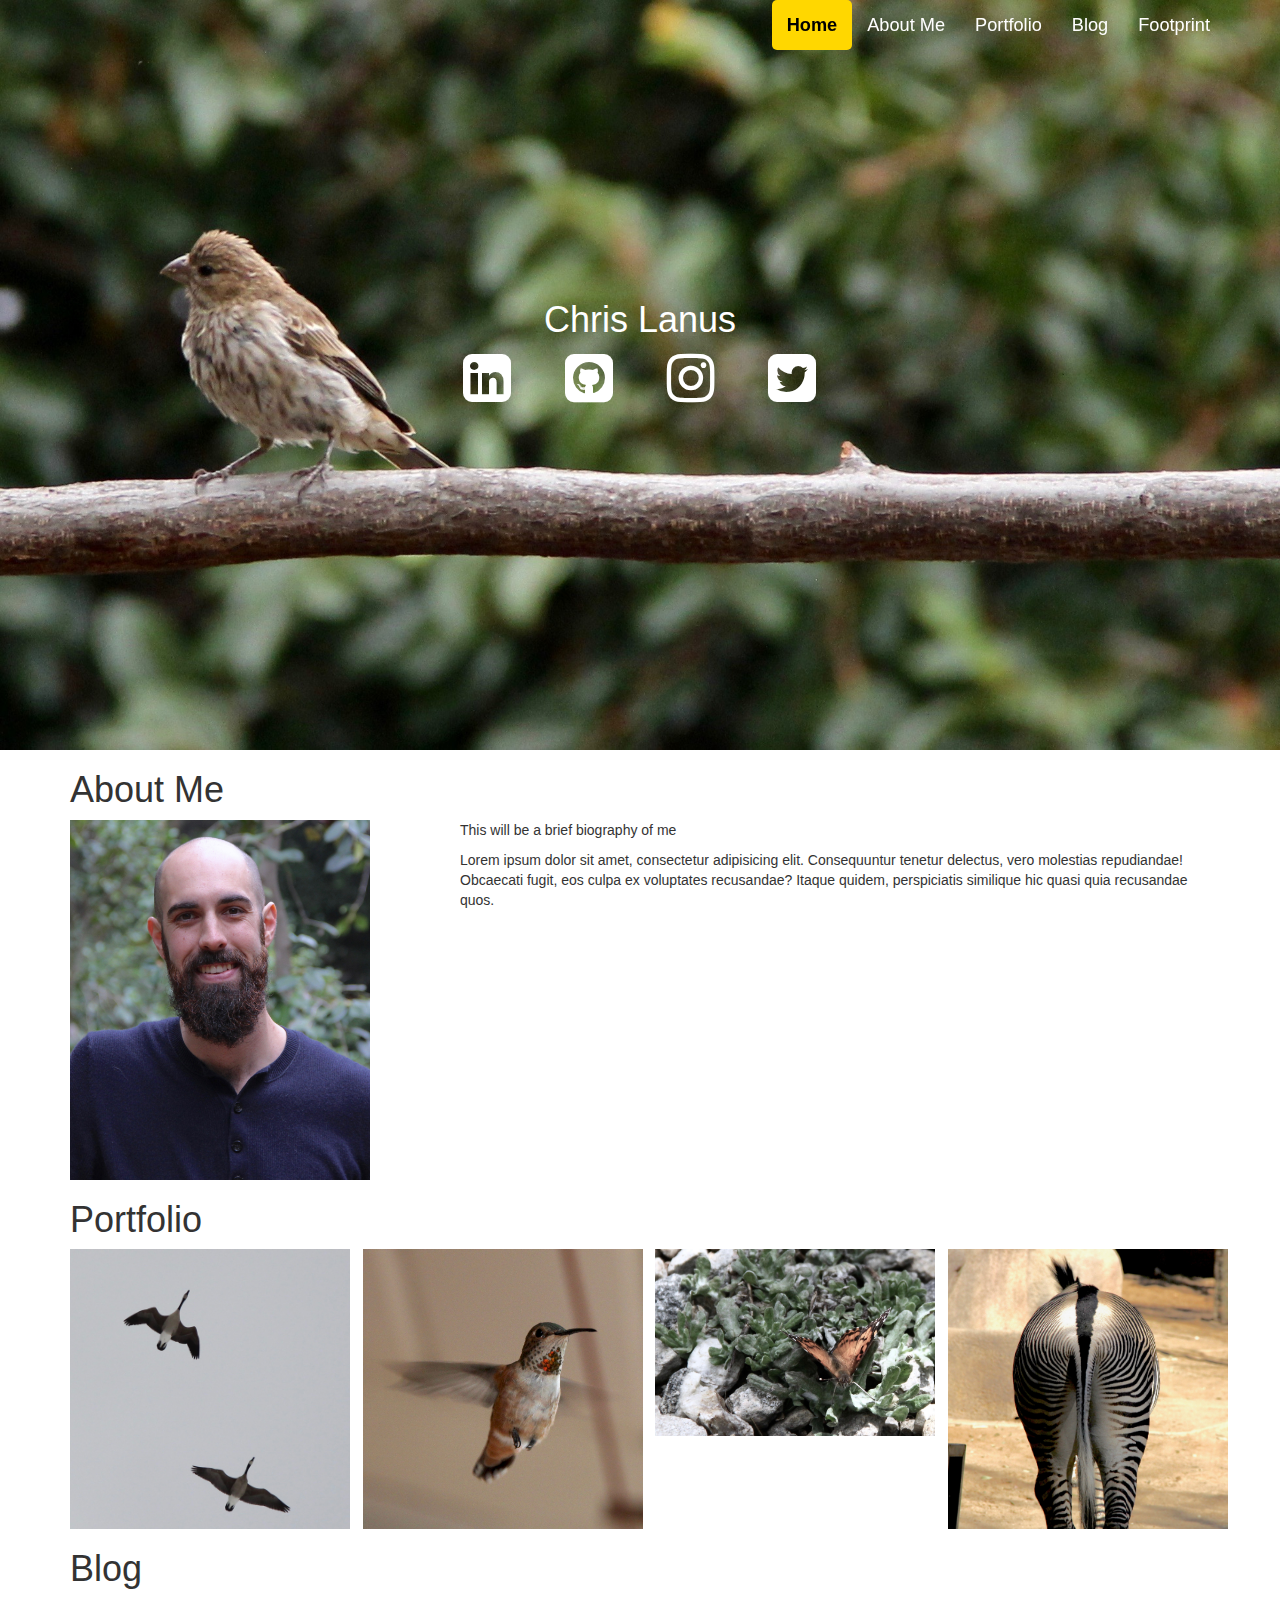
==== index.html @ ebbe0a67 "first commit" ====
<!DOCTYPE html>
<html>
<head>
  <title>Chris Lanus</title>
  <meta http-equiv="X-UA-Compatible" content="IE=edge">
  <meta name="viewport" content="width=device-width, initial-scale=1">
  <link rel="stylesheet" href="https://maxcdn.bootstrapcdn.com/bootstrap/3.3.7/css/bootstrap.min.css" integrity="sha384-BVYiiSIFeK1dGmJRAkycuHAHRg32OmUcww7on3RYdg4Va+PmSTsz/K68vbdEjh4u" crossorigin="anonymous">
  <link rel="stylesheet" href="css/styles.css">
  <link rel="stylesheet" href="https://maxcdn.bootstrapcdn.com/font-awesome/4.7.0/css/font-awesome.min.css">
</head>

<body>
  <!-- <header>
    <nav id='navbar' class='row'>
      <div class="btn-group btn-group-justified">
        <div class="btn-group"><button class='btn btn-default'><a href='#homePage'>Home</a></button></div>
        <div class="btn-group"><button class='btn btn-default'><a href='#aboutMePage'>About Me</a></button></div>
        <div class="btn-group"><button class='btn btn-default'><a href='#portfolioPage'>Portfolio</a></button></div>
        <div class="btn-group"><button class='btn btn-default'><a href='#blogPage'>Blog</a></button></div>
        <div class="btn-group"><button class='btn btn-default'><a href='#footprintPage'>Footprint</a></button></div>

      </div>
    </nav>
  </header> -->

  <nav class="navbar navbar-default navbar-fixed-top">
    <div class="container">
      <ul class="nav navbar-nav navbar-right">
        <li class="active"><a href='#homePage'>Home</a></li>
        <li><a href='#aboutMePage'>About Me</a></li>
        <li><a href='#portfolioPage'>Portfolio</a></li>
        <li><a href='#blogPage'>Blog</a></li>
        <li><a href='#footprintPage'>Footprint</a></li>
      </ul>
    </div>
  </nav>
<!--  container; row; ul(nav nav-pills nav-justified); li-->
<!--  nav navbar-nav (navbar-fixed-top (50px))-->

  <div class="page fullheight" id="houseFinch">

        <!-- <img id="bigImage" src="images/house_finch.jpg" alt="House Finch"> -->
        <div class="row">
          <div id='pageTitle' class='col-sm-offset-4 col-sm-4'>
            <h1>Chris Lanus</h1>
          </div>
        </div> <!-- title row -->
        <div class="row">
          <div class="col-xs-offset-4 col-xs-4">
            <div class="row links">
              <div class="col-sm-3 col-xs-6">
                <a href='https://www.linkedin.com/in/cqlanus' alt='linkedin'><i class="fa fa-linkedin-square fa-4x" id='linkedinLink' aria-hidden="true"></i></a>
              </div>
              <div class="col-sm-3 col-xs-6">
                <a href='https://github.com/cqlanus' alt='github'>  <i class="fa fa-github-square fa-4x" id='githubLink' aria-hidden="true"></i></a>
              </div>
              <div class="col-sm-3 col-xs-6">
                <a href='https://www.instagram.com/cqlanus/' alt='instagram'>  <i class="fa fa-instagram fa-4x" id='instagramLink' aria-hidden="true"></i></a>
              </div>
              <div class="col-sm-3 col-xs-6">
                <a href="https://twitter.com/cqlanus"><i class="fa fa-twitter-square fa-4x" id='twitterLink' aria-hidden="true"></i></a>
              </div>
            </div> <!--links col row -->
          </div>
        </div> <!-- links row -->

  </div>



  <div class='page' id='aboutMePage'>
    <div class="container">
      <h1 id="aboutMeHead">About Me</h1>
      <div class="row">
        <div class="col-sm-4">
          <img id='mephoto' src="images/chris.jpg" alt="">
        </div>
        <div class="col-sm-8">
          <p>This will be a brief biography of me</p>
          <p>Lorem ipsum dolor sit amet, consectetur adipisicing elit. Consequuntur tenetur delectus, vero molestias repudiandae! Obcaecati fugit, eos culpa ex voluptates recusandae? Itaque quidem, perspiciatis similique hic quasi quia recusandae quos.</p>
        </div>
      </div>
    </div>
  </div>
  <div class='page' id='portfolioPage'>
    <div class="container">
      <h1>Portfolio</h1>
      <div class="row">
        <div class="col-sm-3">
          <img src="images/canadageese.jpg" alt="canada geese">
        </div>
        <div class="col-sm-3">
          <img src="images/hummingbird.jpg" alt="hummingbird">
        </div>
        <div class="col-sm-3">
          <img src="images/paintedlady.jpg" alt="painted lady">
        </div>
        <div class="col-sm-3">
          <img src="images/zebrabutt.jpg" alt="zebra butt">
        </div>
      </div>
    </div>
  </div>
  <div class='page' id='blogPage'>
    <div class="container">
      <h1>Blog</h1>
    </div>
  </div>
  <div class='page' id='footprintPage'></div>

  <script src="https://ajax.googleapis.com/ajax/libs/jquery/3.1.1/jquery.min.js"></script>
  <script src="https://maxcdn.bootstrapcdn.com/bootstrap/3.3.7/js/bootstrap.min.js" integrity="sha384-Tc5IQib027qvyjSMfHjOMaLkfuWVxZxUPnCJA7l2mCWNIpG9mGCD8wGNIcPD7Txa" crossorigin="anonymous"></script>
  <script src="js/script.js" charset="utf-8"></script>
</body>
</html>
---- css/styles.css ----
/** NavBar **/
.navbar {
  background-color: transparent;
  border: none;
}

li a {
  font-size: 1.3em;
}

.navbar-default .navbar-nav li a {
  color: white;
}
.navbar-default .navbar-nav li a:hover {
  color: gold;
}

.navbar-default .navbar-nav li.active a{
  background-color: gold;
  border-radius: 5px;
  color: black;
  font-weight: bold;
}


/** Landing Page **/


#houseFinch{
  background-image: url('../images/house_finch.jpg');
  background-repeat: no-repeat;
  background-position: left;
  background-size: cover;
  /*width: 100%;*/
  height: 750px;
  /*margin-top: -80px;*/
}

#pageTitle{
  text-align: center;
  color: white;
  margin-top: 20em;
}

@media only screen
and (max-width: 500px) {
  #pageTitle{
    /*margin-top: 35%;*/
  }
}
@media only screen
and (max-width: 768px) {
  nav a {
    font-size: 1em;
  }
}

.links{
  margin: auto;
  text-align: center;
}
.links a {
  text-align: center;
  color: white;
}

#linkedinLink:hover{
  color: #0077B5;
}

#githubLink:hover{
  color: #333
}

#instagramLink:hover {
  color: black;
}

#twitterLink:hover{
  color: #1da1f2
}


/** About Me Page **/
#mephoto{
  width: 300px;
}

img {
  width: 280px;
}
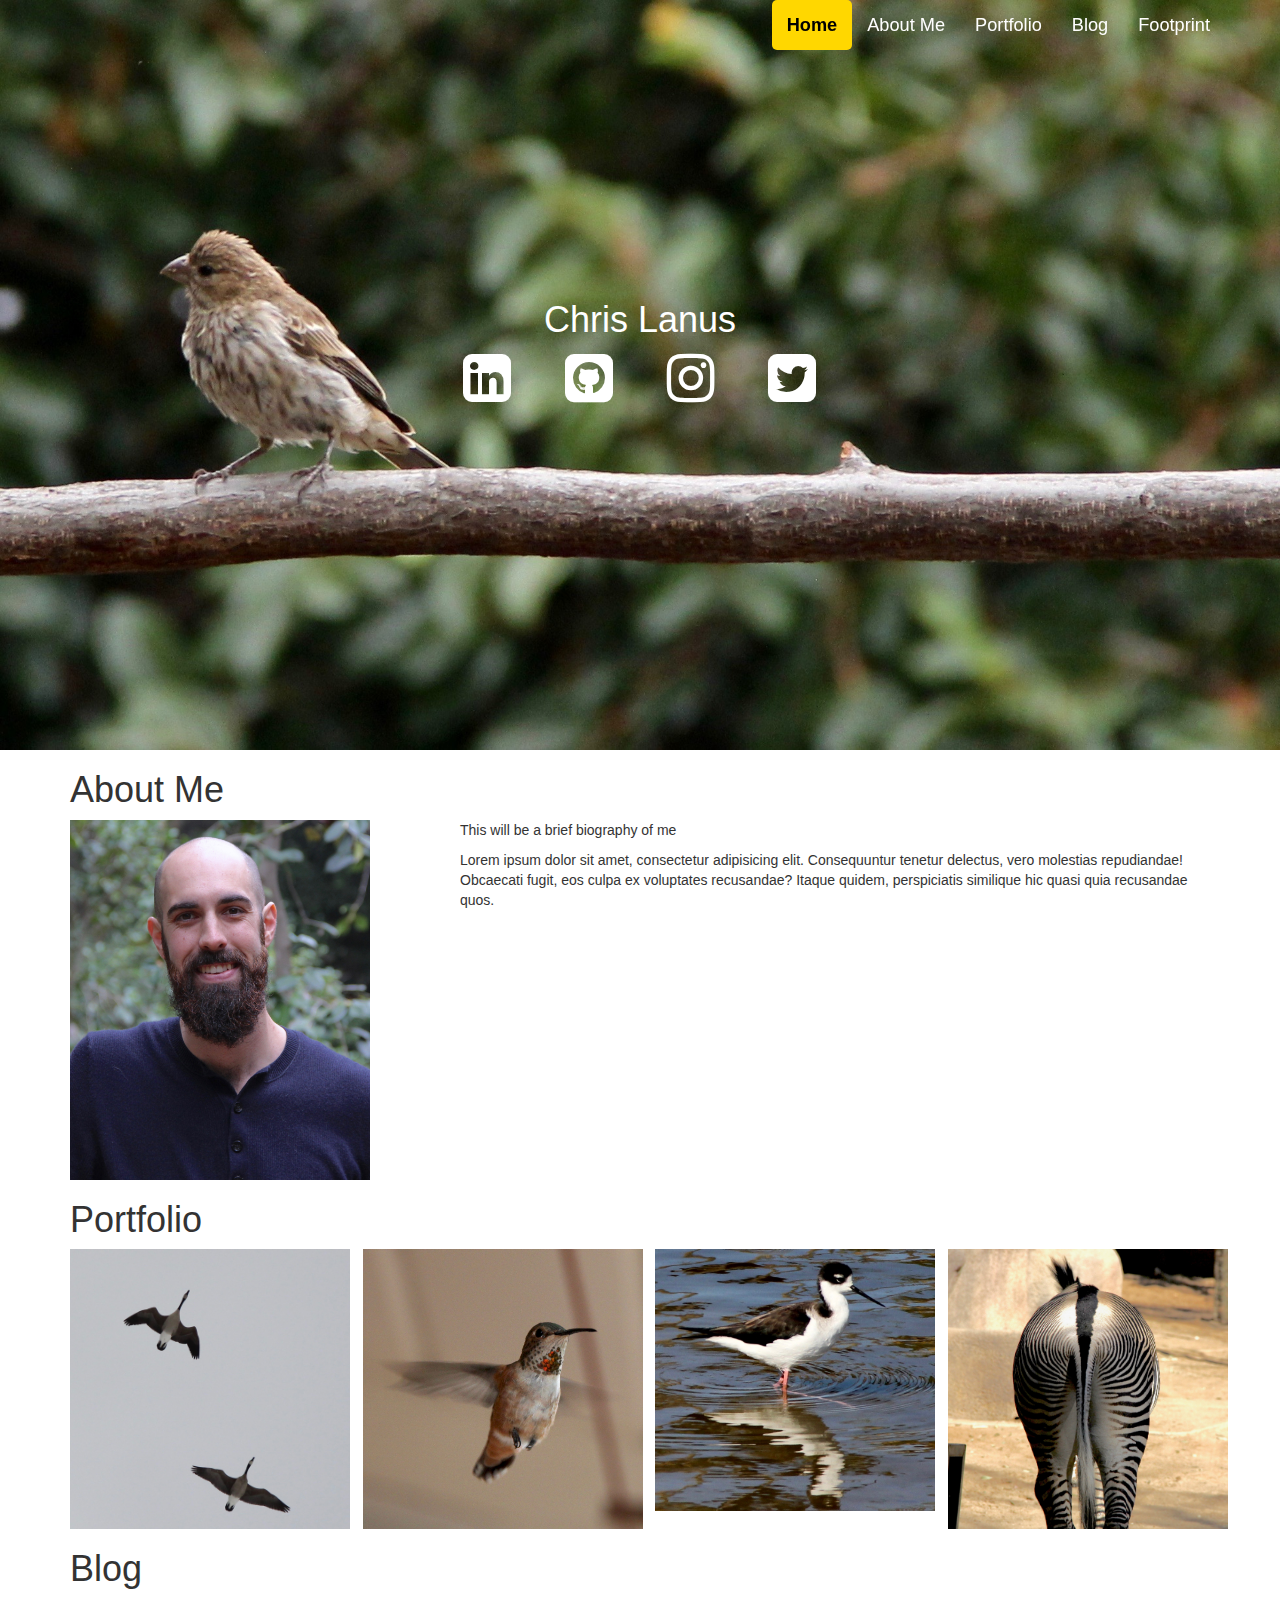
==== commit a2d663cc: "replaced butterfly with stilt" ====
--- a/index.html
+++ b/index.html
@@ -93,7 +93,7 @@
           <img src="images/hummingbird.jpg" alt="hummingbird">
         </div>
         <div class="col-sm-3">
-          <img src="images/paintedlady.jpg" alt="painted lady">
+          <img src="images/stilt.jpg" alt="painted lady">
         </div>
         <div class="col-sm-3">
           <img src="images/zebrabutt.jpg" alt="zebra butt">
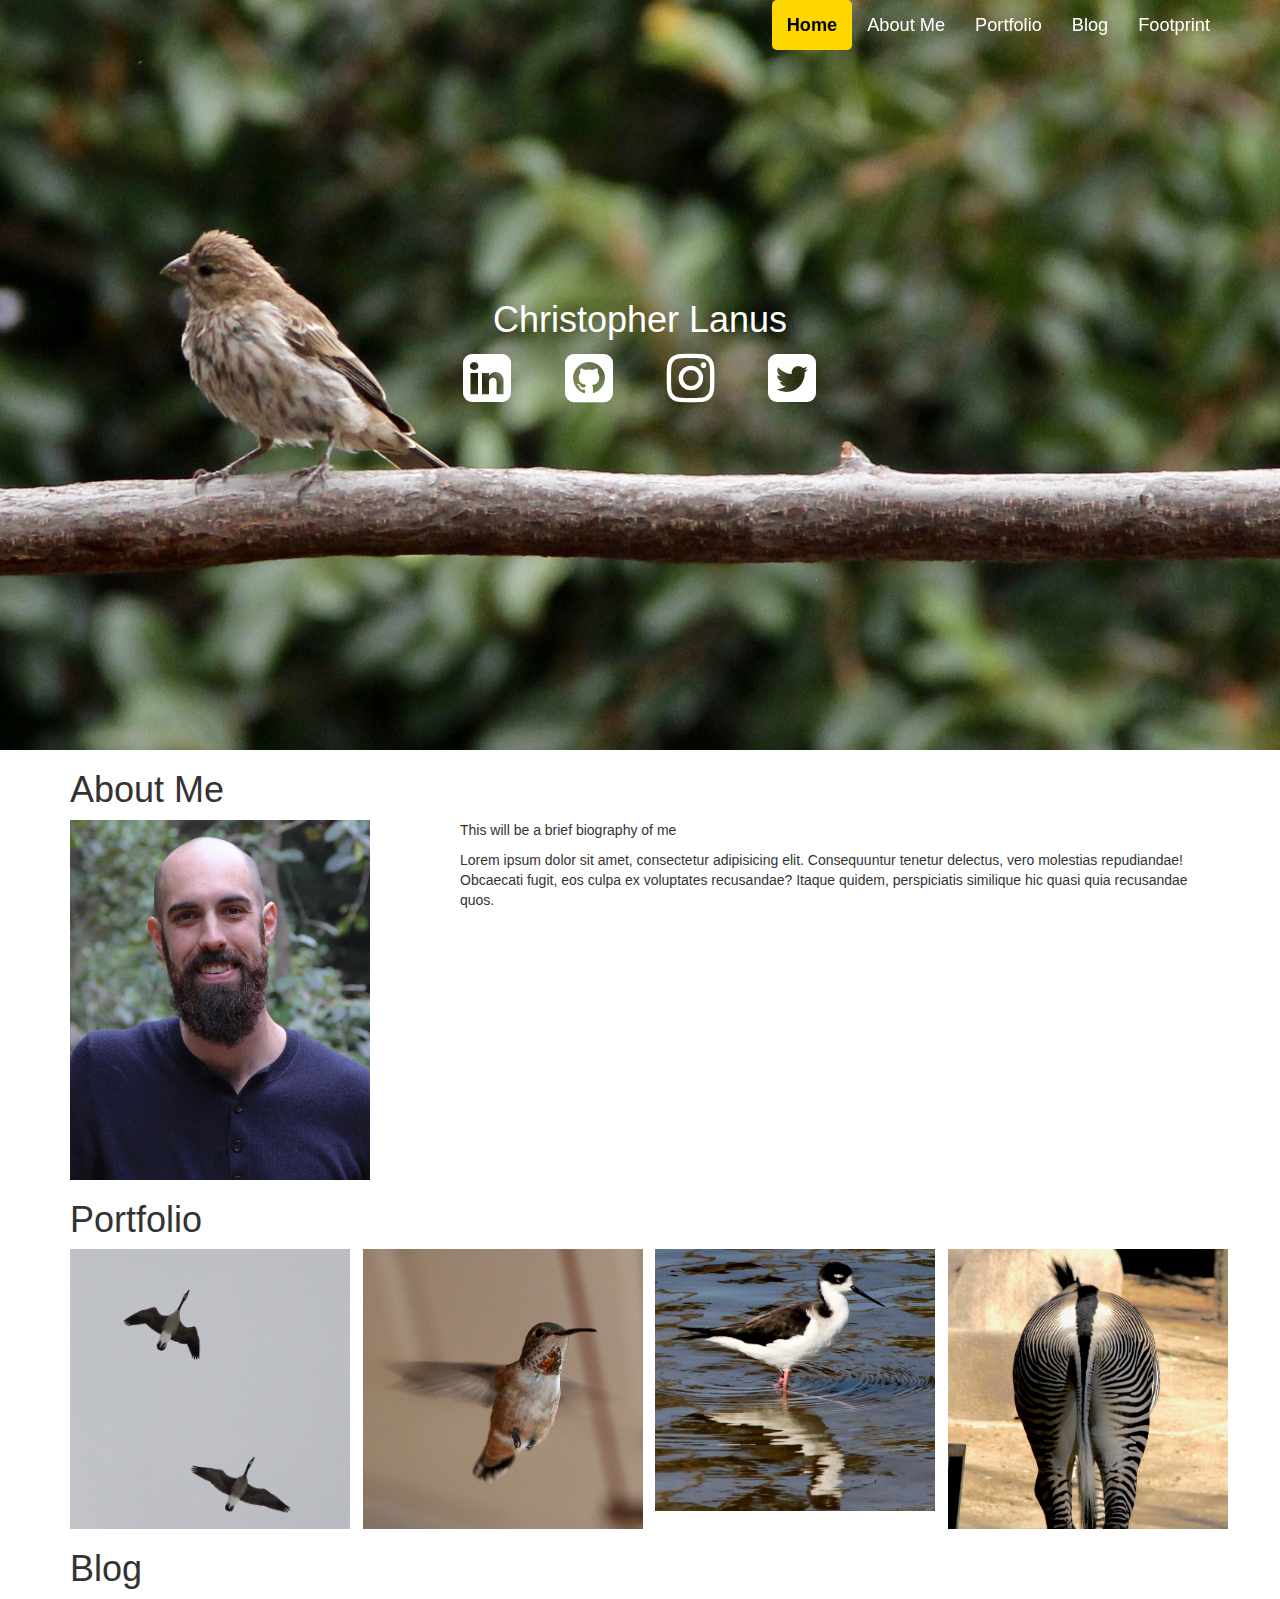
==== commit 949eb5fe: "small index.html changes" ====
--- a/index.html
+++ b/index.html
@@ -1,7 +1,7 @@
 <!DOCTYPE html>
 <html>
 <head>
-  <title>Chris Lanus</title>
+  <title>Christopher Lanus</title>
   <meta http-equiv="X-UA-Compatible" content="IE=edge">
   <meta name="viewport" content="width=device-width, initial-scale=1">
   <link rel="stylesheet" href="https://maxcdn.bootstrapcdn.com/bootstrap/3.3.7/css/bootstrap.min.css" integrity="sha384-BVYiiSIFeK1dGmJRAkycuHAHRg32OmUcww7on3RYdg4Va+PmSTsz/K68vbdEjh4u" crossorigin="anonymous">
@@ -10,18 +10,6 @@
 </head>
 
 <body>
-  <!-- <header>
-    <nav id='navbar' class='row'>
-      <div class="btn-group btn-group-justified">
-        <div class="btn-group"><button class='btn btn-default'><a href='#homePage'>Home</a></button></div>
-        <div class="btn-group"><button class='btn btn-default'><a href='#aboutMePage'>About Me</a></button></div>
-        <div class="btn-group"><button class='btn btn-default'><a href='#portfolioPage'>Portfolio</a></button></div>
-        <div class="btn-group"><button class='btn btn-default'><a href='#blogPage'>Blog</a></button></div>
-        <div class="btn-group"><button class='btn btn-default'><a href='#footprintPage'>Footprint</a></button></div>
-
-      </div>
-    </nav>
-  </header> -->
 
   <nav class="navbar navbar-default navbar-fixed-top">
     <div class="container">
@@ -34,15 +22,13 @@
       </ul>
     </div>
   </nav>
-<!--  container; row; ul(nav nav-pills nav-justified); li-->
-<!--  nav navbar-nav (navbar-fixed-top (50px))-->
+
 
   <div class="page fullheight" id="houseFinch">
 
-        <!-- <img id="bigImage" src="images/house_finch.jpg" alt="House Finch"> -->
         <div class="row">
           <div id='pageTitle' class='col-sm-offset-4 col-sm-4'>
-            <h1>Chris Lanus</h1>
+            <h1>Christopher Lanus</h1>
           </div>
         </div> <!-- title row -->
         <div class="row">
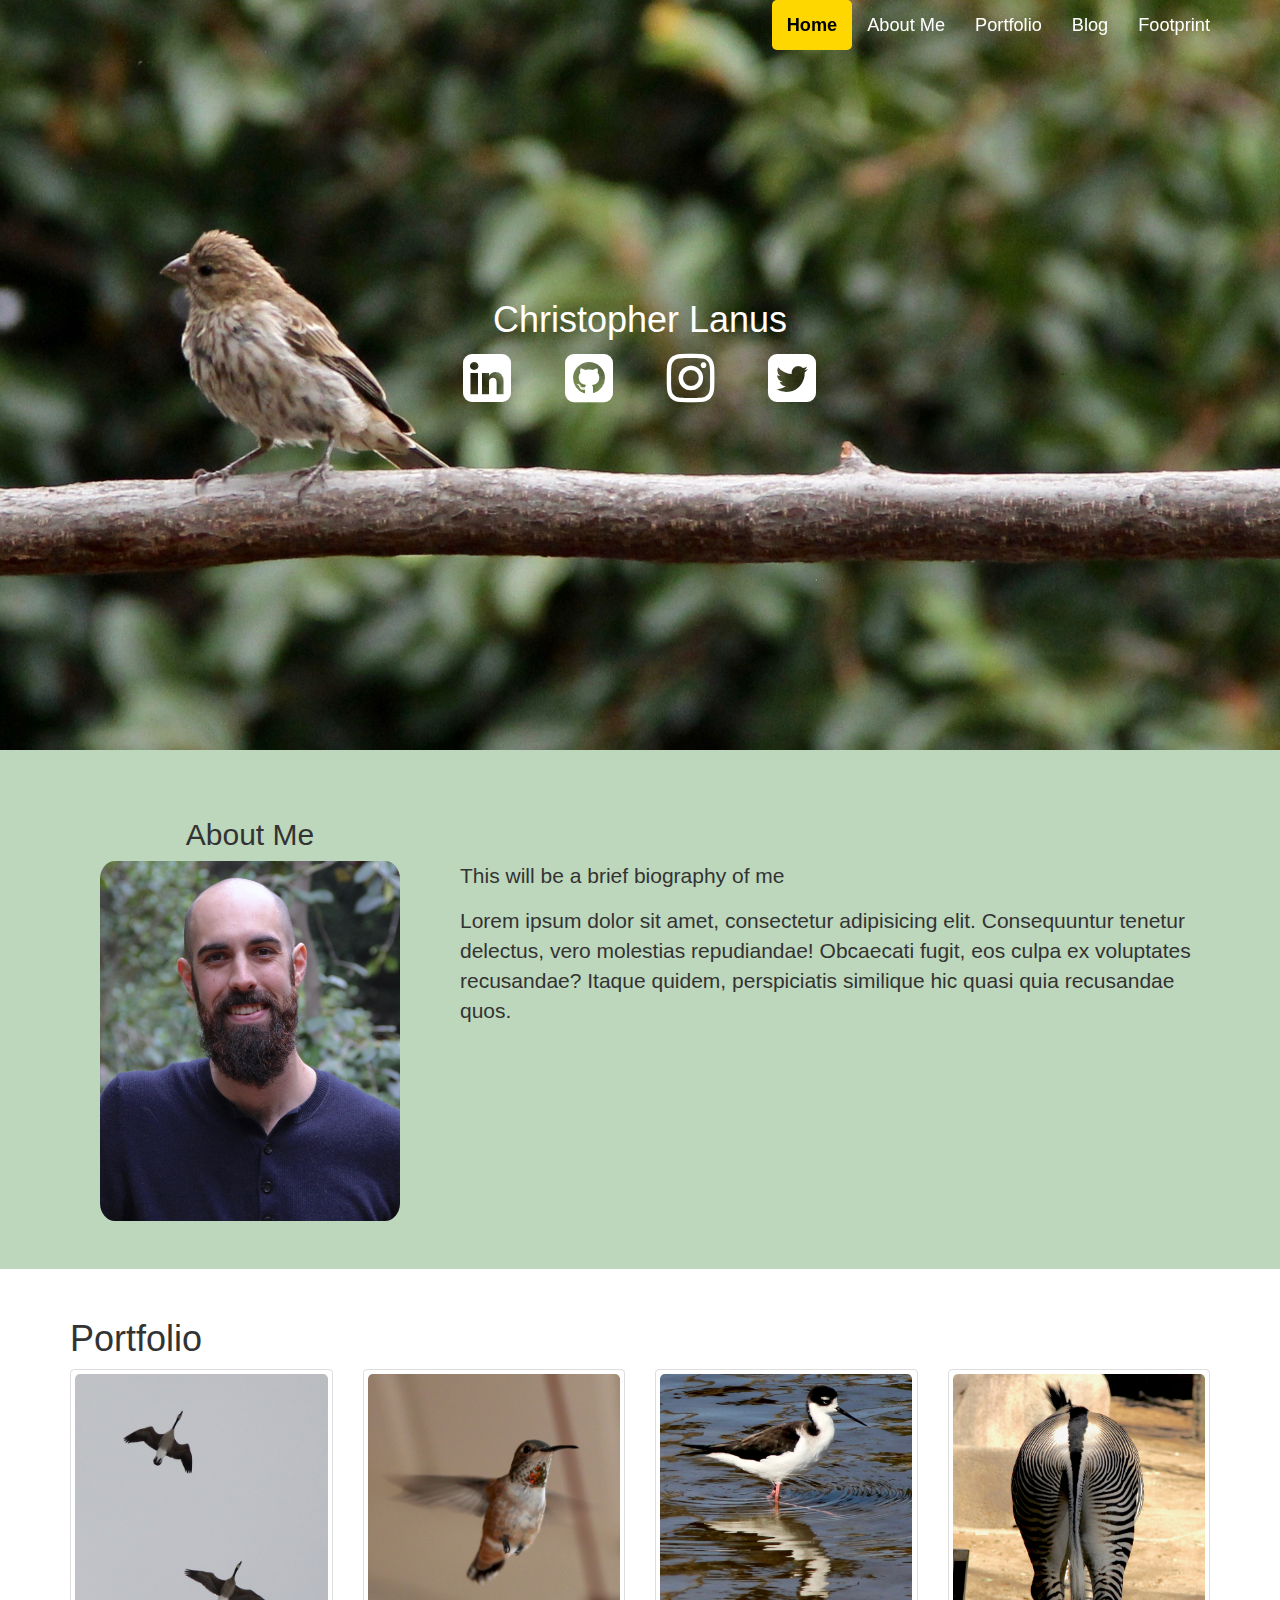
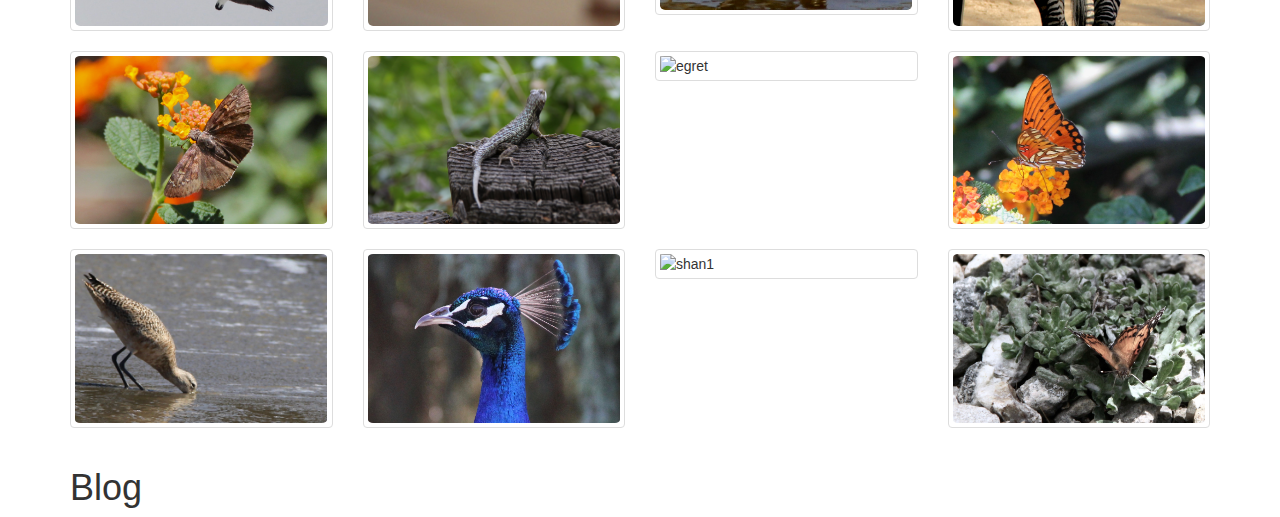
==== commit e3e748db: "renamed/thumbnailed images" ====
--- a/index.html
+++ b/index.html
@@ -13,18 +13,29 @@
 
   <nav class="navbar navbar-default navbar-fixed-top">
     <div class="container">
-      <ul class="nav navbar-nav navbar-right">
-        <li class="active"><a href='#homePage'>Home</a></li>
-        <li><a href='#aboutMePage'>About Me</a></li>
-        <li><a href='#portfolioPage'>Portfolio</a></li>
-        <li><a href='#blogPage'>Blog</a></li>
-        <li><a href='#footprintPage'>Footprint</a></li>
-      </ul>
+      <div class="navbar-header">
+        <!-- <a href="#" class='navbar-brand'>CQL</a> -->
+        <button type='button' class='navbar-toggle collapsed' data-toggle='collapse' data-target='#collapsemenu'>
+          <span class="icon-bar"></span>
+          <span class="icon-bar"></span>
+          <span class="icon-bar"></span>
+        </button>
+      </div>
+      <div class="collapse navbar-collapse" id='collapsemenu'>
+        <ul class="nav navbar-nav navbar-right">
+          <li class="active"><a href='#homePage'>Home</a></li>
+          <li><a href='#aboutMePage'>About Me</a></li>
+          <li><a href='#portfolioPage'>Portfolio</a></li>
+          <li><a href='#blogPage'>Blog</a></li>
+          <li><a href='#footprintPage'>Footprint</a></li>
+        </ul>
+      </div>
+
     </div>
   </nav>
 
 
-  <div class="page fullheight" id="houseFinch">
+  <div class="page fullheight" id="homePage">
 
         <div class="row">
           <div id='pageTitle' class='col-sm-offset-4 col-sm-4'>
@@ -55,35 +66,103 @@
 
 
   <div class='page' id='aboutMePage'>
-    <div class="container">
-      <h1 id="aboutMeHead">About Me</h1>
-      <div class="row">
-        <div class="col-sm-4">
-          <img id='mephoto' src="images/chris.jpg" alt="">
+    <div class="jumbotron">
+      <div class="container">
+        <div class="row">
+          <div class="col-sm-4">
+            <h2>About Me</h2>
+          </div>
         </div>
-        <div class="col-sm-8">
-          <p>This will be a brief biography of me</p>
-          <p>Lorem ipsum dolor sit amet, consectetur adipisicing elit. Consequuntur tenetur delectus, vero molestias repudiandae! Obcaecati fugit, eos culpa ex voluptates recusandae? Itaque quidem, perspiciatis similique hic quasi quia recusandae quos.</p>
+
+        <div class="row">
+          <div class="col-sm-4" id='mephotodiv'>
+            <img id='mephoto' src="images/chris.jpg" alt="">
+          </div>
+          <div class="col-sm-8">
+            <p>This will be a brief biography of me</p>
+            <p>Lorem ipsum dolor sit amet, consectetur adipisicing elit. Consequuntur tenetur delectus, vero molestias repudiandae! Obcaecati fugit, eos culpa ex voluptates recusandae? Itaque quidem, perspiciatis similique hic quasi quia recusandae quos.</p>
+          </div>
         </div>
-      </div>
+        </div>
     </div>
+
   </div>
   <div class='page' id='portfolioPage'>
     <div class="container">
       <h1>Portfolio</h1>
       <div class="row">
-        <div class="col-sm-3">
-          <img src="images/canadageese.jpg" alt="canada geese">
+        <div class="col-sm-3 col-xs-6">
+          <div class="thumbnail">
+            <img src="images/canadageese.jpg" alt="canada geese">
+          </div>
         </div>
-        <div class="col-sm-3">
-          <img src="images/hummingbird.jpg" alt="hummingbird">
+
+        <div class="col-sm-3 col-xs-6">
+          <div class="thumbnail">
+            <img src="images/hummingbird.jpg" alt="hummingbird">
+          </div>
         </div>
-        <div class="col-sm-3">
-          <img src="images/stilt.jpg" alt="painted lady">
+
+        <div class="col-sm-3 col-xs-6">
+          <div class="thumbnail">
+            <img src="images/stilt.jpg" alt="painted lady">
+          </div>
         </div>
-        <div class="col-sm-3">
-          <img src="images/zebrabutt.jpg" alt="zebra butt">
+
+        <div class="col-sm-3 col-xs-6">
+          <div class="thumbnail">
+            <img src="images/zebrabutt.jpg" alt="zebra butt">
+          </div>
         </div>
+
+        <div class="col-sm-3 col-xs-6">
+          <div class="thumbnail">
+            <img src="images/duskywing.jpg" alt="duskywing">
+          </div>
+        </div>
+
+        <div class="col-sm-3 col-xs-6">
+          <div class="thumbnail">
+            <img src="images/fencelizard.jpg" alt="fence lizard">
+          </div>
+        </div>
+
+        <div class="col-sm-3 col-xs-6">
+          <div class="thumbnail">
+            <img src="images/egret.jpg" alt="egret">
+          </div>
+        </div>
+
+        <div class="col-sm-3 col-xs-6">
+          <div class="thumbnail">
+            <img src="images/fritillary.jpg" alt="fritillary">
+          </div>
+        </div>
+
+        <div class="col-sm-3 col-xs-6">
+          <div class="thumbnail">
+            <img src="images/godwit.jpg" alt="godwit">
+          </div>
+        </div>
+
+        <div class="col-sm-3 col-xs-6">
+          <div class="thumbnail">
+            <img src="images/peacock.jpg" alt="peacock">
+          </div>
+        </div>
+
+        <div class="col-sm-3 col-xs-6">
+          <div class="thumbnail">
+            <img src="images/shan1.jpg" alt="shan1">
+          </div>
+        </div>
+
+        <div class="col-sm-3 col-xs-6">
+          <div class="thumbnail">
+            <img src="images/paintedlady.jpg" alt="paintedlady">
+          </div>
+        </div>
+
       </div>
     </div>
   </div>
--- a/css/styles.css
+++ b/css/styles.css
@@ -28,7 +28,7 @@
 /** Landing Page **/
 
 
-#houseFinch{
+#homePage{
   background-image: url('../images/house_finch.jpg');
   background-repeat: no-repeat;
   background-position: left;
@@ -84,10 +84,24 @@
 
 
 /** About Me Page **/
+#aboutMePage .jumbotron{
+  background-color: hsl(118, 25%, 79%);
+}
 #mephoto{
   width: 300px;
 }
 
-img {
-  width: 280px;
+#aboutMePage h2 {
+  text-align: center;
 }
+
+#mephotodiv {
+  text-align: center;
+}
+#mephoto{
+  border-radius: 5%;
+}
+
+#portfolioPage img {
+  border-radius: 2%;
+}
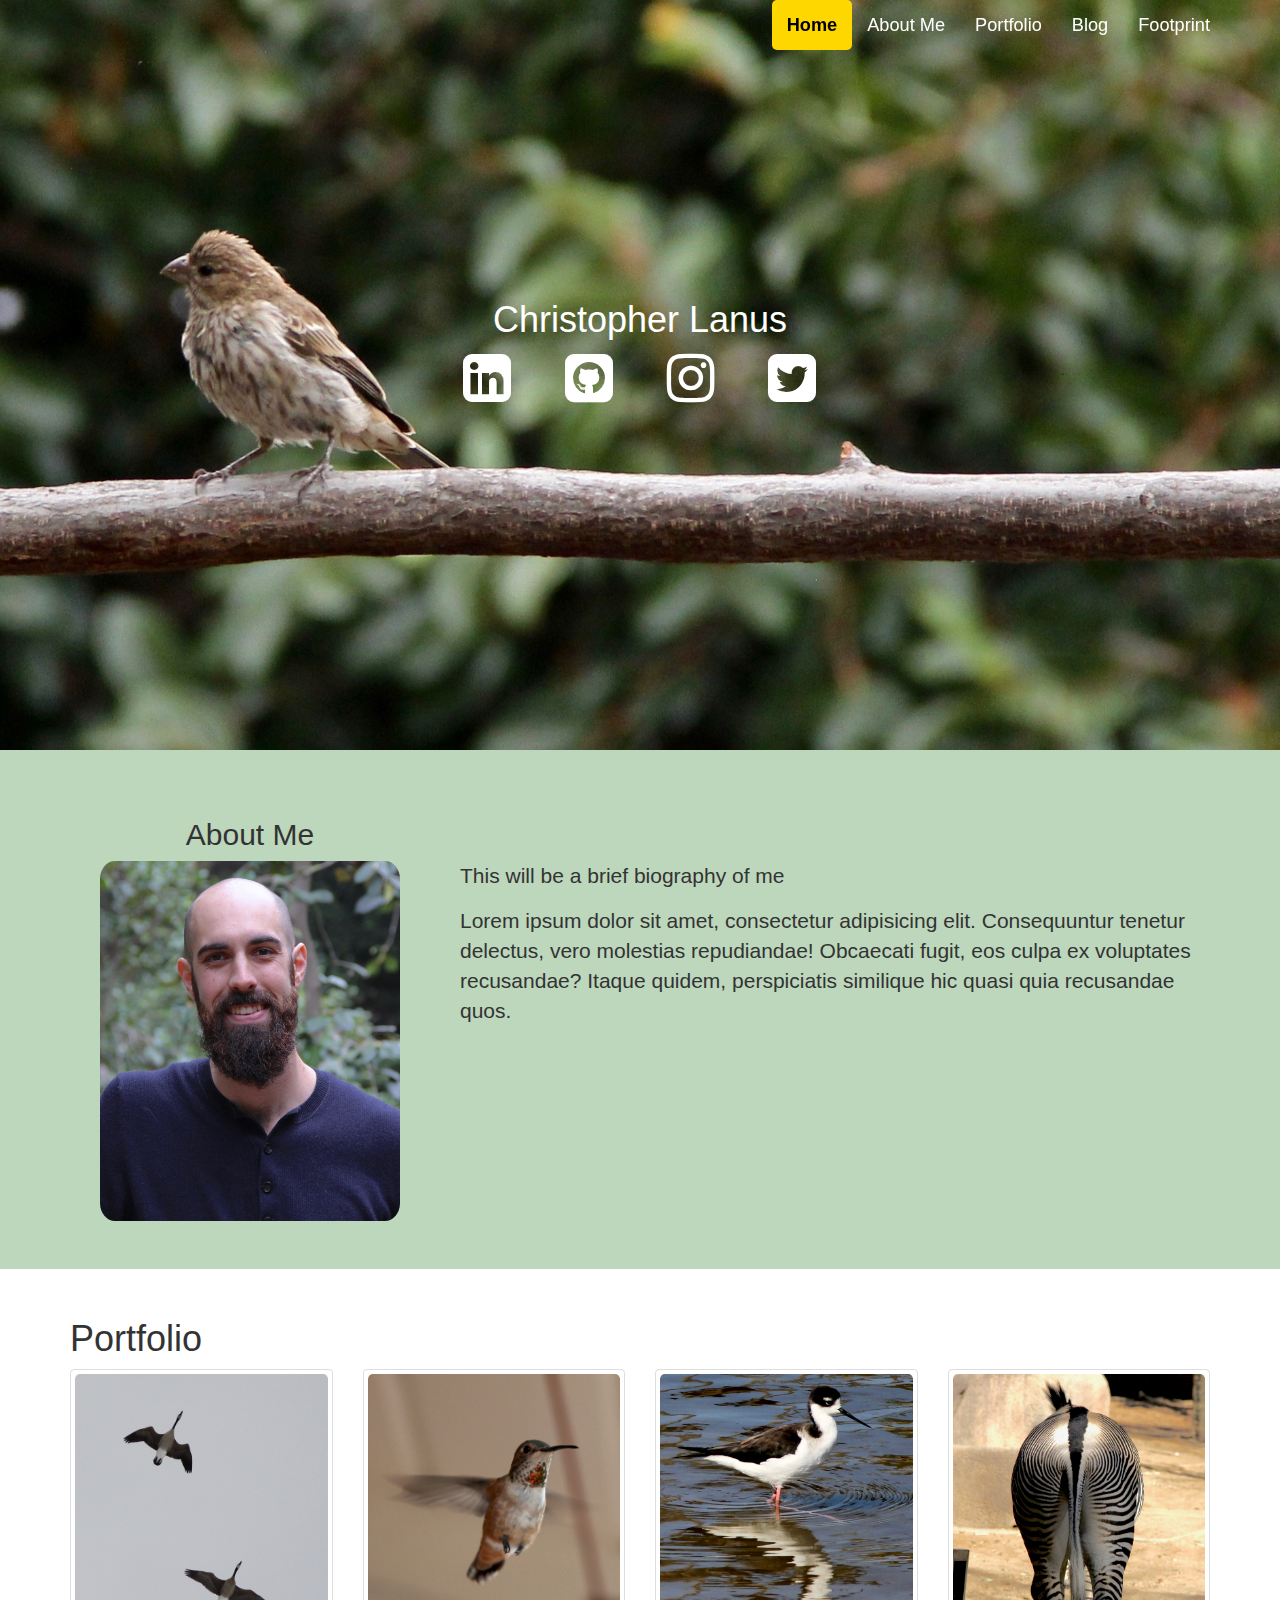
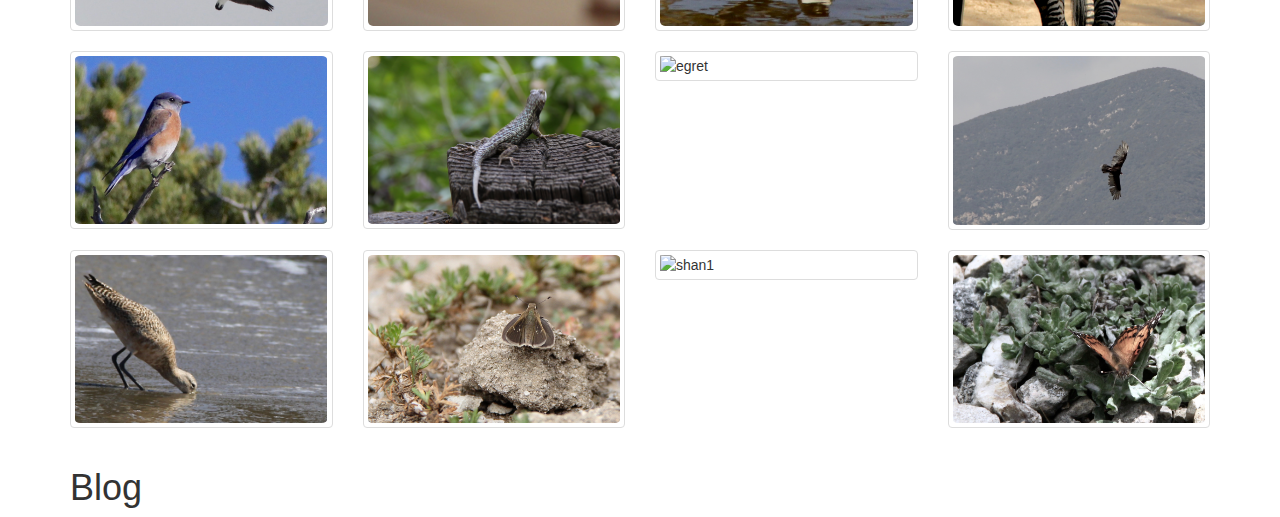
==== commit 1a9fe911: "added new photos to images directory" ====
--- a/index.html
+++ b/index.html
@@ -117,7 +117,7 @@
 
         <div class="col-sm-3 col-xs-6">
           <div class="thumbnail">
-            <img src="images/duskywing.jpg" alt="duskywing">
+            <img src="images/bluebird.jpg" alt="western bluebird">
           </div>
         </div>
 
@@ -135,7 +135,7 @@
 
         <div class="col-sm-3 col-xs-6">
           <div class="thumbnail">
-            <img src="images/fritillary.jpg" alt="fritillary">
+            <img src="images/vulture.jpg" alt="vulture">
           </div>
         </div>
 
@@ -147,7 +147,7 @@
 
         <div class="col-sm-3 col-xs-6">
           <div class="thumbnail">
-            <img src="images/peacock.jpg" alt="peacock">
+            <img src="images/eufala_skipper.jpg" alt="eufala skipper">
           </div>
         </div>
 
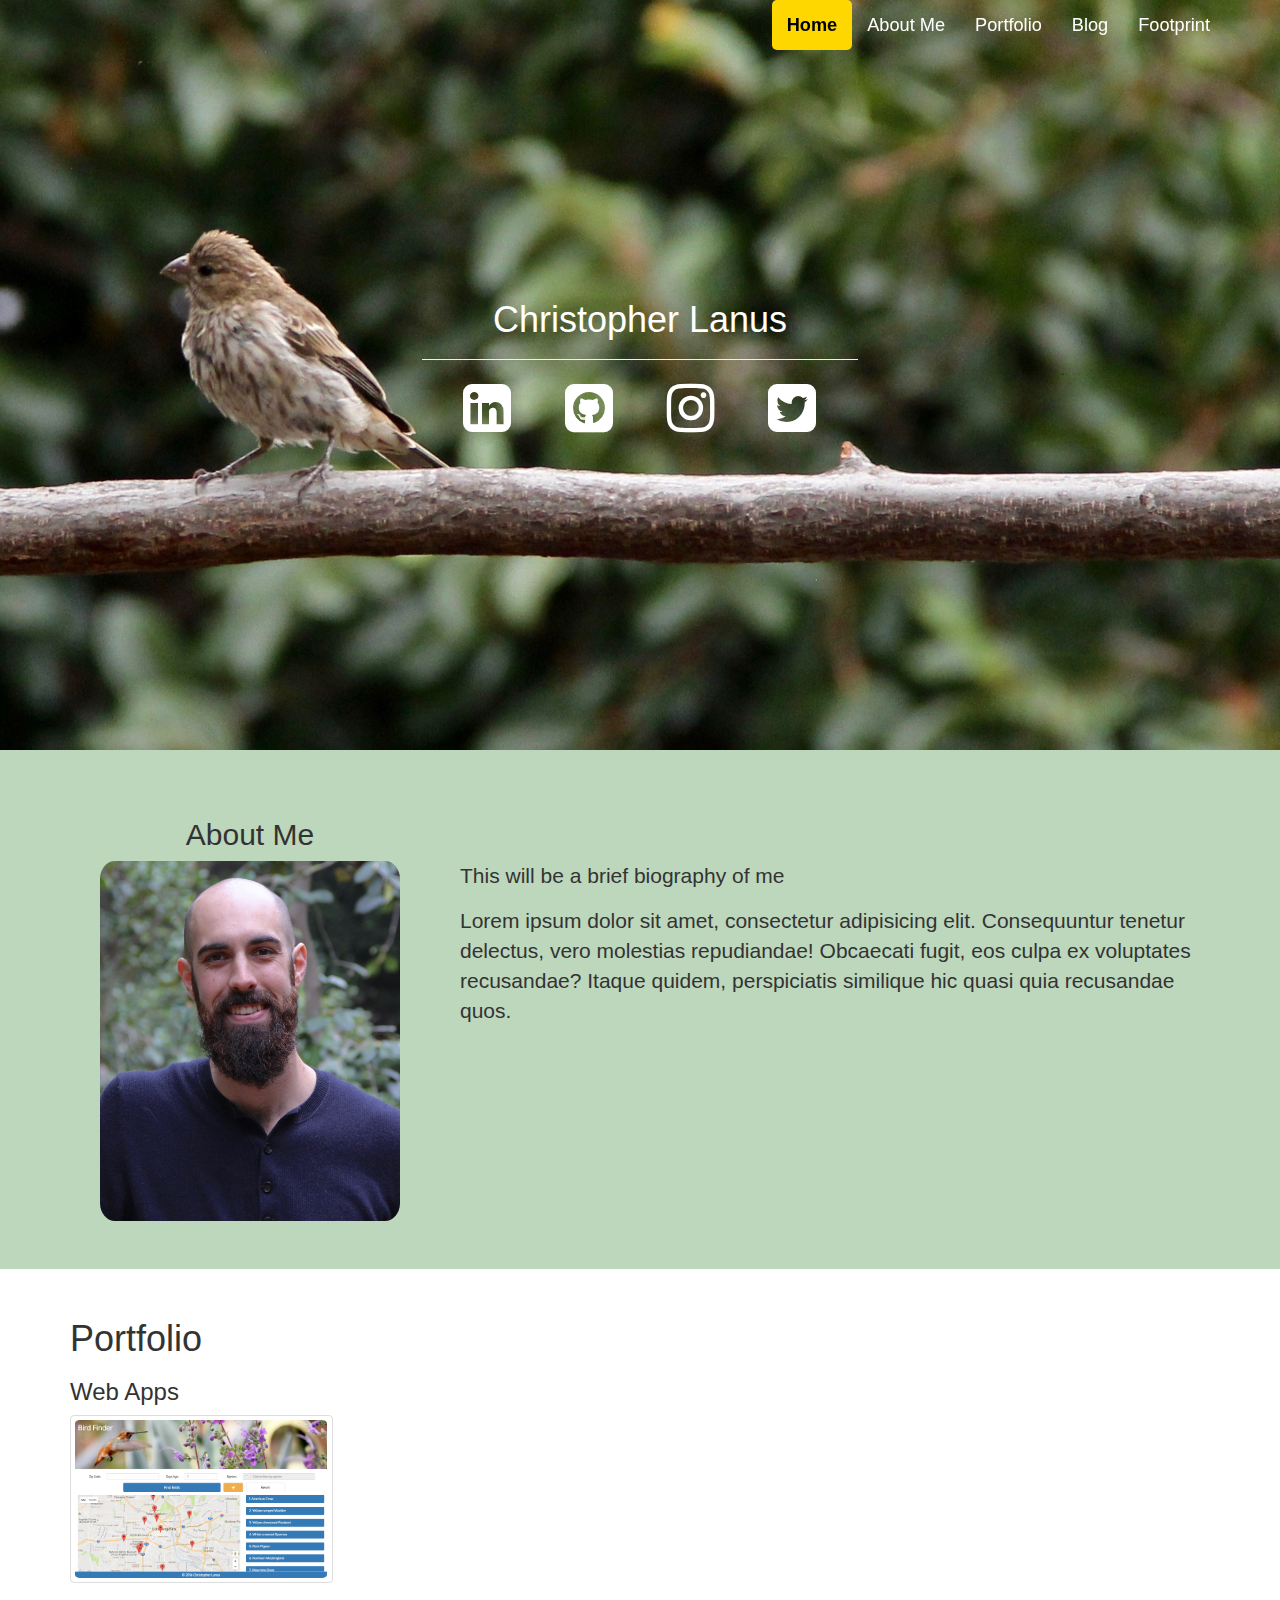
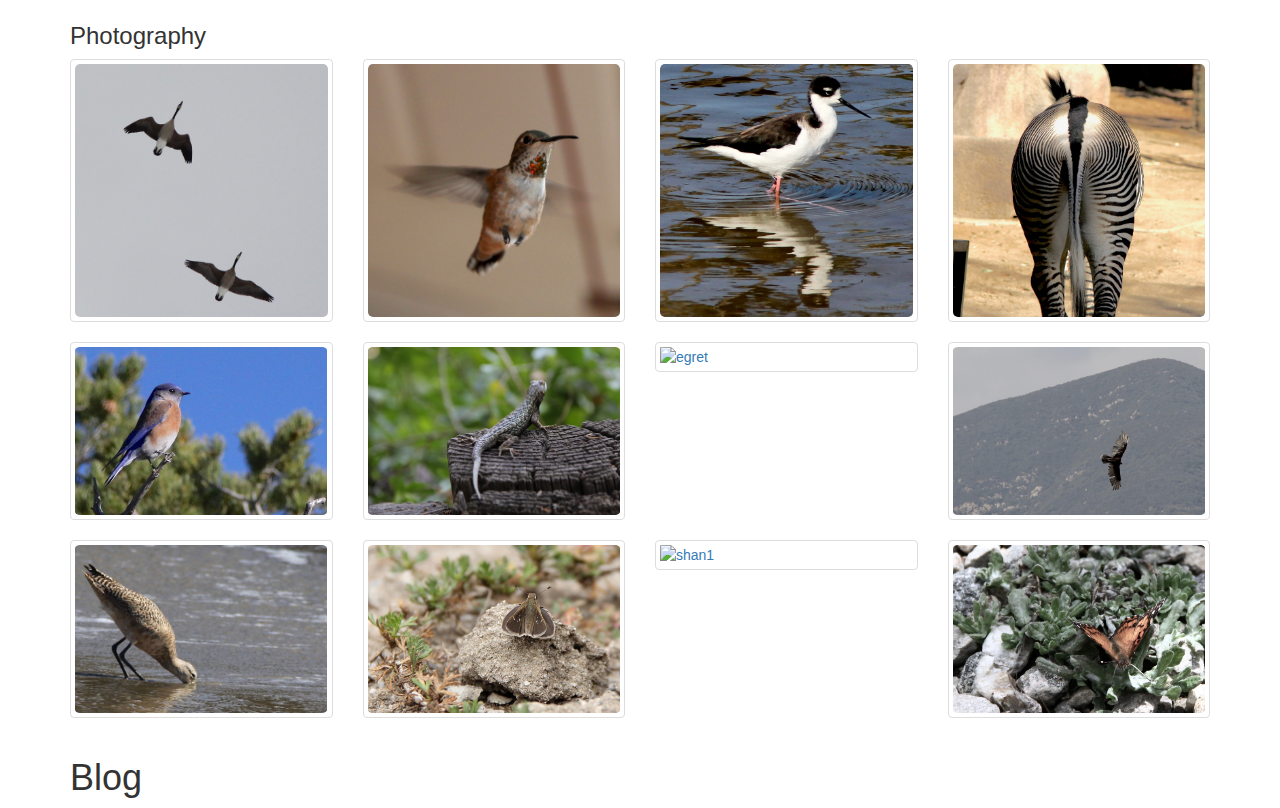
==== commit 0d9b5df1: "added lightbox features" ====
--- a/index.html
+++ b/index.html
@@ -4,8 +4,16 @@
   <title>Christopher Lanus</title>
   <meta http-equiv="X-UA-Compatible" content="IE=edge">
   <meta name="viewport" content="width=device-width, initial-scale=1">
+  <!--  Bootstrap -->
   <link rel="stylesheet" href="https://maxcdn.bootstrapcdn.com/bootstrap/3.3.7/css/bootstrap.min.css" integrity="sha384-BVYiiSIFeK1dGmJRAkycuHAHRg32OmUcww7on3RYdg4Va+PmSTsz/K68vbdEjh4u" crossorigin="anonymous">
+
+  <!-- Lightbox -->
+  <link rel="stylesheet" href="css/lightbox.css">
+
+  <!--  Styles -->
   <link rel="stylesheet" href="css/styles.css">
+
+  <!--  Font Awesome -->
   <link rel="stylesheet" href="https://maxcdn.bootstrapcdn.com/font-awesome/4.7.0/css/font-awesome.min.css">
 </head>
 
@@ -38,7 +46,7 @@
   <div class="page fullheight" id="homePage">
 
         <div class="row">
-          <div id='pageTitle' class='col-sm-offset-4 col-sm-4'>
+          <div id='pageTitle' class='col-sm-offset-4 col-sm-4 page-header'>
             <h1>Christopher Lanus</h1>
           </div>
         </div> <!-- title row -->
@@ -90,76 +98,110 @@
   <div class='page' id='portfolioPage'>
     <div class="container">
       <h1>Portfolio</h1>
+      <h3>Web Apps</h3>
       <div class="row">
         <div class="col-sm-3 col-xs-6">
           <div class="thumbnail">
-            <img src="images/canadageese.jpg" alt="canada geese">
-          </div>
-        </div>
-
-        <div class="col-sm-3 col-xs-6">
-          <div class="thumbnail">
-            <img src="images/hummingbird.jpg" alt="hummingbird">
-          </div>
-        </div>
-
-        <div class="col-sm-3 col-xs-6">
-          <div class="thumbnail">
-            <img src="images/stilt.jpg" alt="painted lady">
-          </div>
-        </div>
-
-        <div class="col-sm-3 col-xs-6">
-          <div class="thumbnail">
-            <img src="images/zebrabutt.jpg" alt="zebra butt">
-          </div>
-        </div>
-
-        <div class="col-sm-3 col-xs-6">
-          <div class="thumbnail">
-            <img src="images/bluebird.jpg" alt="western bluebird">
-          </div>
-        </div>
-
-        <div class="col-sm-3 col-xs-6">
-          <div class="thumbnail">
-            <img src="images/fencelizard.jpg" alt="fence lizard">
-          </div>
-        </div>
-
-        <div class="col-sm-3 col-xs-6">
-          <div class="thumbnail">
-            <img src="images/egret.jpg" alt="egret">
-          </div>
-        </div>
-
-        <div class="col-sm-3 col-xs-6">
-          <div class="thumbnail">
-            <img src="images/vulture.jpg" alt="vulture">
-          </div>
-        </div>
-
-        <div class="col-sm-3 col-xs-6">
-          <div class="thumbnail">
-            <img src="images/godwit.jpg" alt="godwit">
-          </div>
-        </div>
-
-        <div class="col-sm-3 col-xs-6">
-          <div class="thumbnail">
-            <img src="images/eufala_skipper.jpg" alt="eufala skipper">
-          </div>
-        </div>
-
-        <div class="col-sm-3 col-xs-6">
-          <div class="thumbnail">
-            <img src="images/shan1.jpg" alt="shan1">
-          </div>
-        </div>
-
-        <div class="col-sm-3 col-xs-6">
-          <div class="thumbnail">
-            <img src="images/paintedlady.jpg" alt="paintedlady">
+            <a href="eBird_app/index.html">
+              <img src="images/ebird_screenshot.png" alt="ebird_app">
+            </a>
+          </div>
+        </div>
+      </div>
+      <h3>Photography</h3>
+      <div class="row">
+        <div class="col-sm-3 col-xs-6">
+          <div class="thumbnail">
+            <a data-title="Canada Geese" data-lightbox="photos" href="images/canadageese.jpg">
+              <img src="images/canadageese.jpg" alt="canada geese"></a>
+          </div>
+        </div>
+
+        <div class="col-sm-3 col-xs-6">
+          <div class="thumbnail">
+            <a data-title="Rufous Hummingbird" data-lightbox="photos" href="images/hummingbird.jpg">
+              <img src="images/hummingbird.jpg" alt="hummingbird">
+            </a>
+          </div>
+        </div>
+
+        <div class="col-sm-3 col-xs-6">
+          <div class="thumbnail">
+            <a data-title="Black-necked Stilt" data-lightbox="photos" href="images/stilt.jpg">
+              <img src="images/stilt.jpg" alt="stilt">
+            </a>
+          </div>
+        </div>
+
+        <div class="col-sm-3 col-xs-6">
+          <div class="thumbnail">
+            <a data-title="Zebra at the San Diego Zoo" data-lightbox="photos" href="images/zebrabutt.jpg">
+              <img src="images/zebrabutt.jpg" alt="zebra butt">
+            </a>
+          </div>
+        </div>
+
+        <div class="col-sm-3 col-xs-6">
+          <div class="thumbnail">
+            <a data-title="Western Bluebird" href="images/bluebird.jpg" data-lightbox="photos">
+              <img src="images/bluebird.jpg" alt="western bluebird">
+            </a>
+          </div>
+        </div>
+
+        <div class="col-sm-3 col-xs-6">
+          <div class="thumbnail">
+            <a data-title="Western Fence Lizard" href="images/fencelizard.jpg" data-lightbox="photos">
+              <img src="images/fencelizard.jpg" alt="fence lizard">
+            </a>
+          </div>
+        </div>
+
+        <div class="col-sm-3 col-xs-6">
+          <div class="thumbnail">
+            <a data-title="Snowy Egret" href="images/egret.jpg" data-lightbox="photos">
+              <img src="images/egret.jpg" alt="egret">
+            </a>
+          </div>
+        </div>
+
+        <div class="col-sm-3 col-xs-6">
+          <div class="thumbnail">
+            <a data-title="Turkey Vulture" href="images/vulture.jpg" data-lightbox="photos">
+              <img src="images/vulture.jpg" alt="vulture">
+            </a>
+          </div>
+        </div>
+
+        <div class="col-sm-3 col-xs-6">
+          <div class="thumbnail">
+            <a data-title="Marbled Godwit" href="images/godwit.jpg" data-lightbox="photos">
+              <img src="images/godwit.jpg" alt="godwit">
+            </a>
+          </div>
+        </div>
+
+        <div class="col-sm-3 col-xs-6">
+          <div class="thumbnail">
+            <a data-title="Eufala Skipper" href="images/eufala_skipper.jpg" data-lightbox="photos">
+              <img src="images/eufala_skipper.jpg" alt="eufala skipper">
+            </a>
+          </div>
+        </div>
+
+        <div class="col-sm-3 col-xs-6">
+          <div class="thumbnail">
+            <a data-title="Shannon" href="images/shan1.jpg" data-lightbox="photos">
+              <img src="images/shan1.jpg" alt="shan1">
+            </a>
+          </div>
+        </div>
+
+        <div class="col-sm-3 col-xs-6">
+          <div class="thumbnail">
+            <a data-title="Painted Lady" href="images/paintedlady.jpg" data-lightbox="photos">
+              <img src="images/paintedlady.jpg" alt="paintedlady">
+            </a>
           </div>
         </div>
 
@@ -173,8 +215,16 @@
   </div>
   <div class='page' id='footprintPage'></div>
 
+  <!--  JQuery -->
   <script src="https://ajax.googleapis.com/ajax/libs/jquery/3.1.1/jquery.min.js"></script>
+
+  <!--  Bootstrap JS-->
   <script src="https://maxcdn.bootstrapcdn.com/bootstrap/3.3.7/js/bootstrap.min.js" integrity="sha384-Tc5IQib027qvyjSMfHjOMaLkfuWVxZxUPnCJA7l2mCWNIpG9mGCD8wGNIcPD7Txa" crossorigin="anonymous"></script>
+
+  <!-- Lightbox -->
+  <script src="js/lightbox.js" charset="utf-8"></script>
+
+  <!--  My Scripts -->
   <script src="js/script.js" charset="utf-8"></script>
 </body>
 </html>
--- a/css/styles.css
+++ b/css/styles.css
@@ -15,6 +15,7 @@
 }
 .navbar-default .navbar-nav li a:hover {
   color: gold;
+  text-shadow: 1px 1px black;
 }
 
 .navbar-default .navbar-nav li.active a{
@@ -33,9 +34,7 @@
   background-repeat: no-repeat;
   background-position: left;
   background-size: cover;
-  /*width: 100%;*/
   height: 750px;
-  /*margin-top: -80px;*/
 }
 
 #pageTitle{
@@ -105,3 +104,7 @@
 #portfolioPage img {
   border-radius: 2%;
 }
+
+#portfolioPage img:hover{
+  opacity: .5;
+}
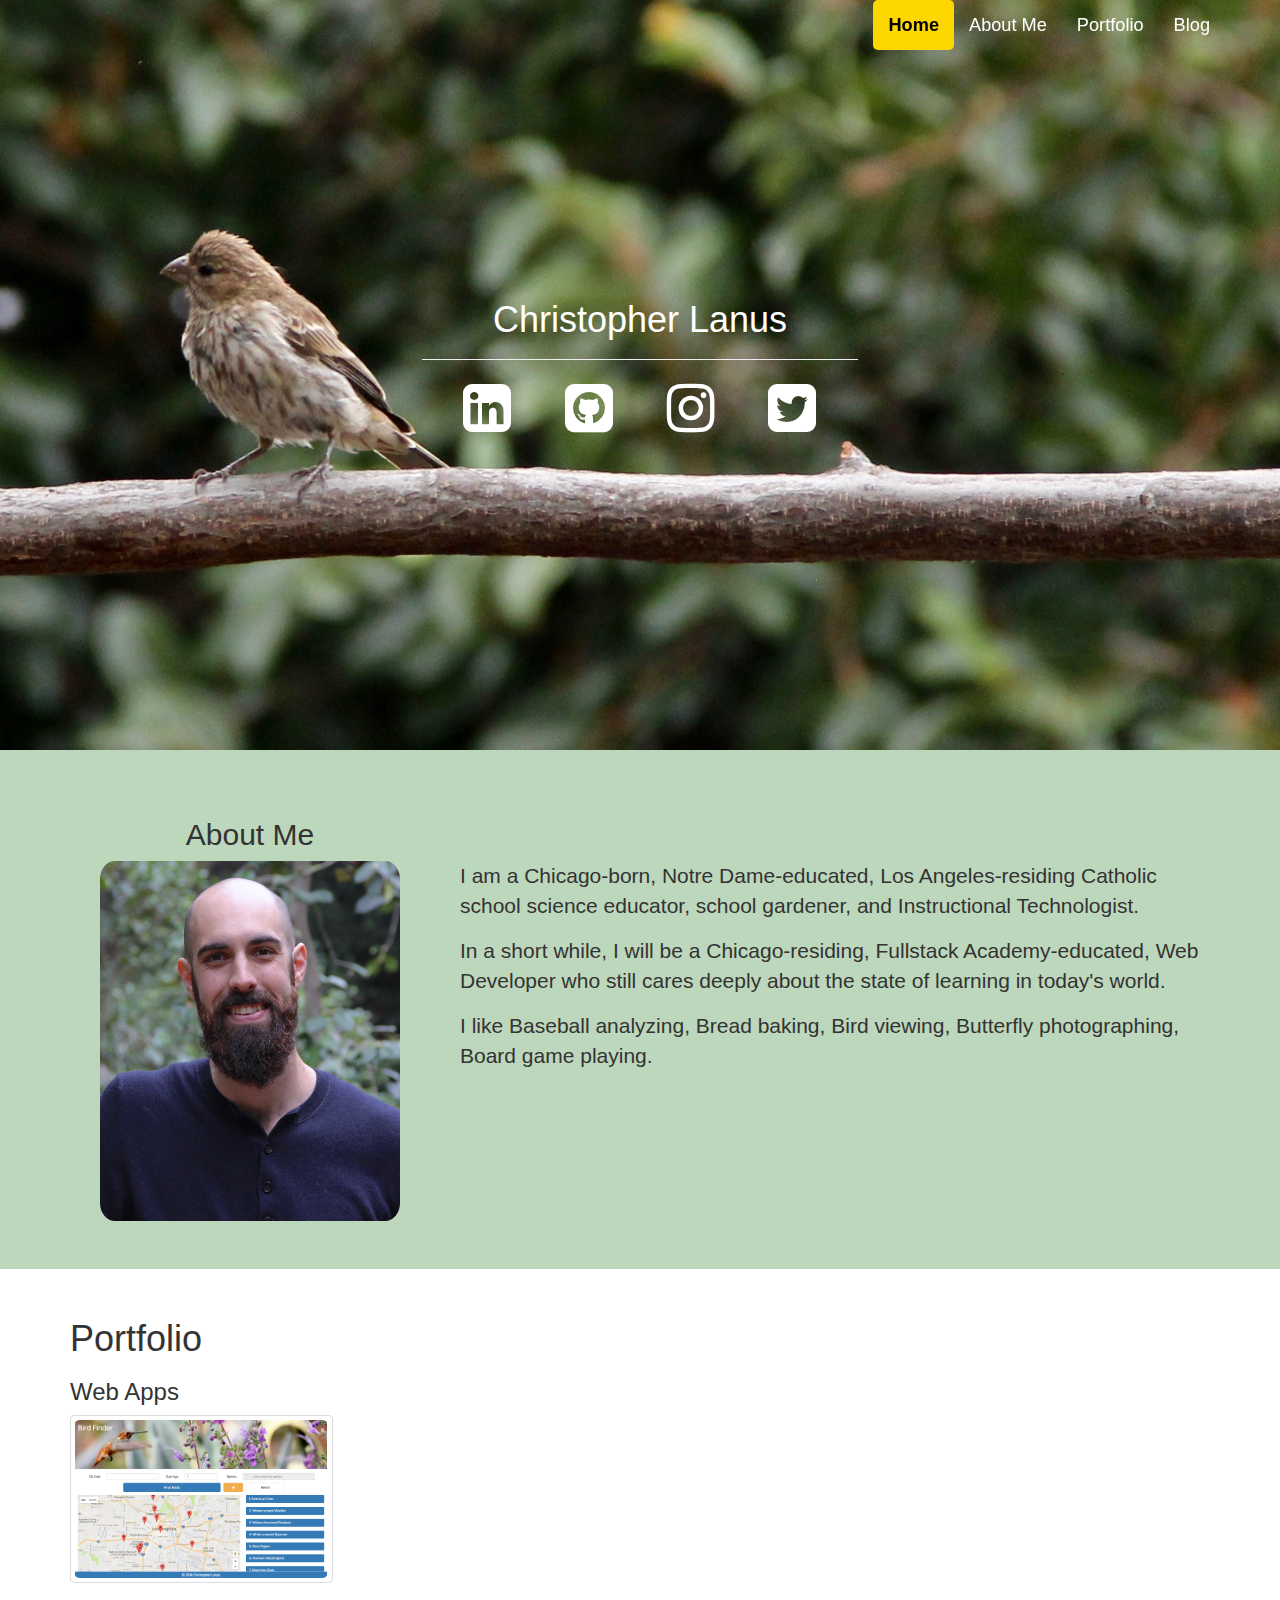
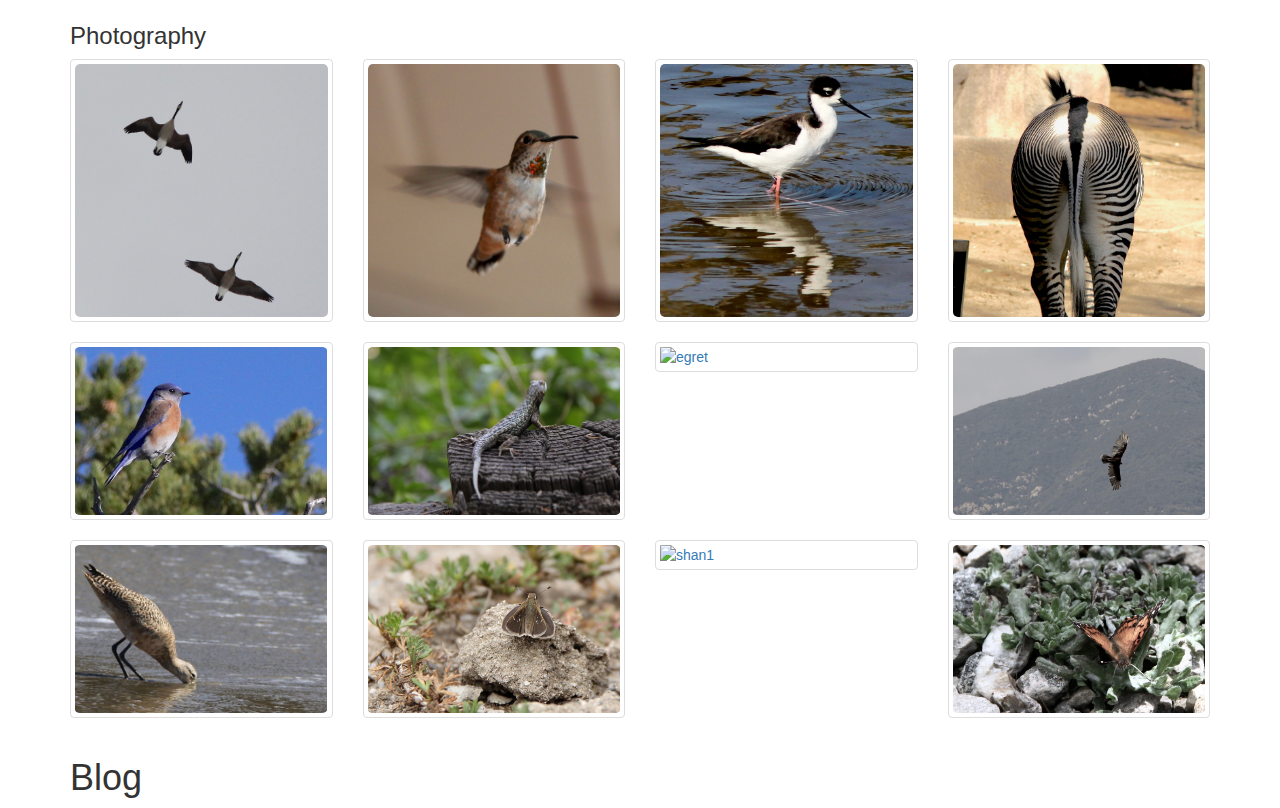
==== commit 81e8ad2d: "scroll spy and smooth scrolling" ====
--- a/index.html
+++ b/index.html
@@ -17,7 +17,7 @@
   <link rel="stylesheet" href="https://maxcdn.bootstrapcdn.com/font-awesome/4.7.0/css/font-awesome.min.css">
 </head>
 
-<body>
+<body data-spy='scroll' data-target='.navbar-fixed-top'>
 
   <nav class="navbar navbar-default navbar-fixed-top">
     <div class="container">
@@ -35,7 +35,7 @@
           <li><a href='#aboutMePage'>About Me</a></li>
           <li><a href='#portfolioPage'>Portfolio</a></li>
           <li><a href='#blogPage'>Blog</a></li>
-          <li><a href='#footprintPage'>Footprint</a></li>
+          <!-- <li><a href='#footprintPage'>Footprint</a></li> -->
         </ul>
       </div>
 
@@ -87,8 +87,9 @@
             <img id='mephoto' src="images/chris.jpg" alt="">
           </div>
           <div class="col-sm-8">
-            <p>This will be a brief biography of me</p>
-            <p>Lorem ipsum dolor sit amet, consectetur adipisicing elit. Consequuntur tenetur delectus, vero molestias repudiandae! Obcaecati fugit, eos culpa ex voluptates recusandae? Itaque quidem, perspiciatis similique hic quasi quia recusandae quos.</p>
+            <p>I am a Chicago-born, Notre Dame-educated, Los Angeles-residing Catholic school science educator, school gardener, and Instructional Technologist.</p>
+            <p>In a short while, I will be a Chicago-residing, Fullstack Academy-educated, Web Developer who still cares deeply about the state of learning in today's world.</p>
+            <p>I like Baseball analyzing, Bread baking, Bird viewing, Butterfly photographing, Board game playing.</p>
           </div>
         </div>
         </div>
--- a/css/styles.css
+++ b/css/styles.css
@@ -1,4 +1,7 @@
-
+/** Basic Page CSS **/
+body {
+  position: relative;
+}
 
 /** NavBar **/
 .navbar {
@@ -25,6 +28,16 @@
   font-weight: bold;
 }
 
+.navbar-default .navbar-nav li.active a:hover{
+  background-color: gold;
+}
+
+.inBody{
+  background: linear-gradient(#588650, hsl(118, 25%, 79%));
+  padding: 5px 0;
+  transition: all .5s ease-out;
+  opacity: 0.8;
+}
 
 /** Landing Page **/
 
